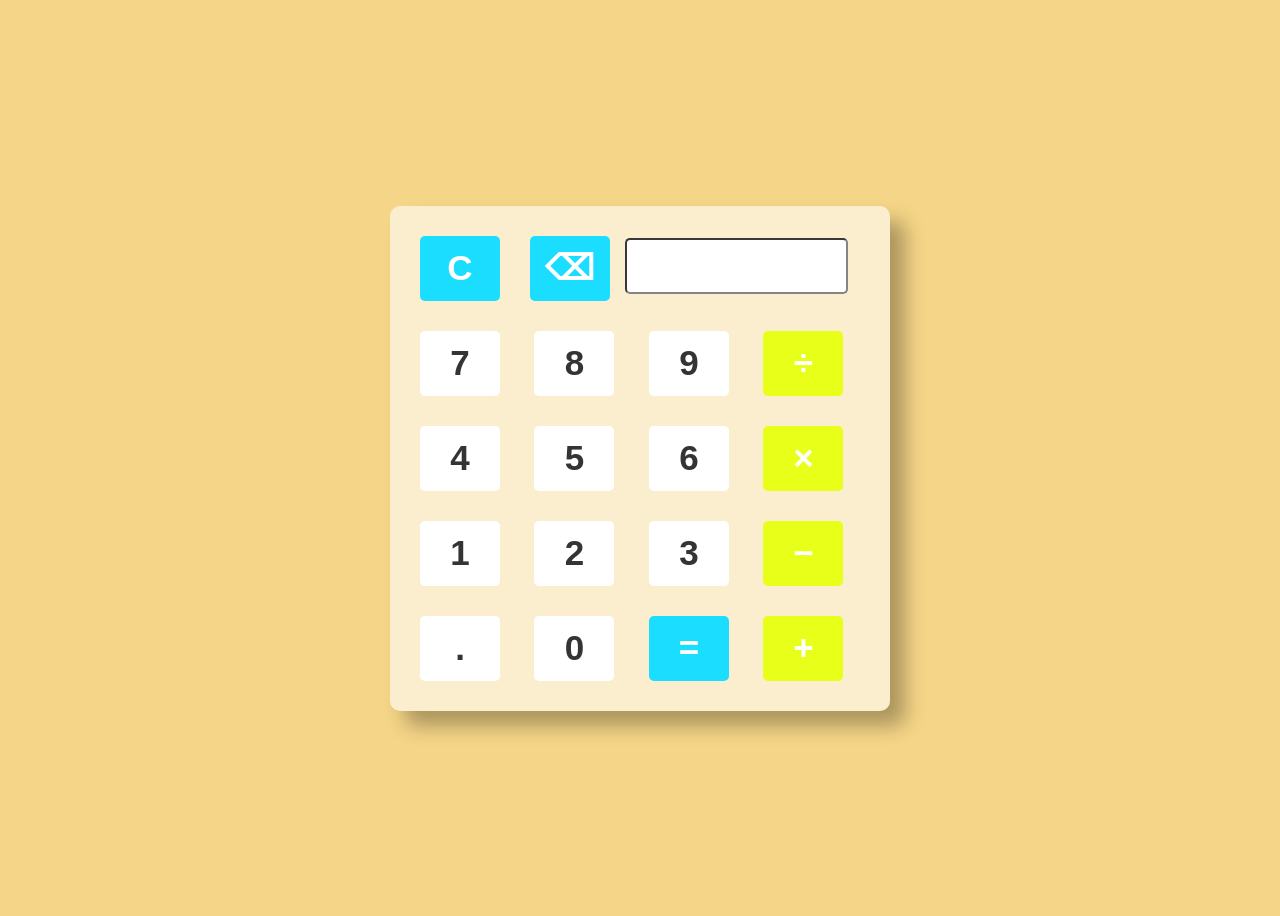
==== index.html @ e5e2b3dc "commit update" ====
<!DOCTYPE html>
<html lang="id">
<head>
    <meta charset="UTF-8">
    <title>Kalkulator Sederhana</title>
    <link rel="stylesheet" href="style.css">
</head>
<body>
    <div class="calculator">
        <form method="post">
            <div class="display-container">
                <button type="submit" name="clear" class="button clear" onclick="document.getElementById('display').value = '';">C</button>
                <button type="button" class="button backspace" onclick="backspace()">⌫</button>
                <input type="text" name="expression" class="display" id="display" readonly>
            </div>
            <button type="button" class="button number" onclick="appendValue('7')">7</button>
            <button type="button" class="button number" onclick="appendValue('8')">8</button>
            <button type="button" class="button number" onclick="appendValue('9')">9</button>
            <button type="button" class="button operator" onclick="appendValue('/')">÷</button><br>
            <button type="button" class="button number" onclick="appendValue('4')">4</button>
            <button type="button" class="button number" onclick="appendValue('5')">5</button>
            <button type="button" class="button number" onclick="appendValue('6')">6</button>
            <button type="button" class="button operator" onclick="appendValue('*')">×</button><br>
            <button type="button" class="button number" onclick="appendValue('1')">1</button>
            <button type="button" class="button number" onclick="appendValue('2')">2</button>
            <button type="button" class="button number" onclick="appendValue('3')">3</button>
            <button type="button" class="button operator" onclick="appendValue('-')">−</button><br>
            <button type="button" class="button number" onclick="appendValue('.')">.</button>
            <button type="button" class="button number" onclick="appendValue('0')">0</button>
            <button type="button" class="button equal" onclick="calculate()">=</button>
            <button type="button" class="button operator" onclick="appendValue('+')">+</button><br>
        </form>
    </div>
    <script>
        function formatNumber(num) {
            const [integer, decimal] = num.toString().split('.');
            const formattedInteger = integer.replace(/\B(?=(\d{3})+(?!\d))/g, '.');
            return decimal ? `${formattedInteger},${decimal}` : formattedInteger;
        }
    
        function appendValue(value) {
            const display = document.getElementById('display');
            const currentValue = display.value;
    
            // Cegah input operator di awal (kecuali tanda minus)
            if (currentValue === '' && (value === '+' || value === '*' || value === '/')) {
                return; 
            }
    
            // Cegah operator berulang
            const lastChar = currentValue.slice(-1);
            if ((lastChar === '+' || lastChar === '-' || lastChar === 'x' || lastChar === '÷') &&
                (value === '+' || value === '-' || value === '*' || value === '/')) {
                return; 
            }
    
            if (value === '/') {
                display.value += '÷';
            } else if (value === '*') {
                display.value += 'x';
            } else {
                display.value += value;
            }
        }
    
        function backspace() {
            const display = document.getElementById('display');
            display.value = display.value.slice(0, -1);
        }
    ep ep
        function calculate() {
            const display = document.getElementById('display');
            try {
                // Ganti simbol ÷ menjadi / dan x menjadi * untuk evaluasi
                let expression = display.value
                    .replace(/÷/g, '/')
                    .replace(/x/g, '*')
                    .replace(/,/g, '.');
    
                // Hapus operator terakhir jika ada
                while (/[+\-*/]$/.test(expression)) {
                    expression = expression.slice(0, -1);
                }
    
                // Evaluasi hasil perhitungan
                const result = eval(expression);
    
                // Tampilkan hasil perhitungan
                display.value = formatNumber(result);
            } catch (error) {
                display.value = 'Error';
            }
        }
    </script>
    
</body>
</html>
---- style.css ----
body {
  font-family: Arial, sans-serif;
  background-color: #f5d587;
  background-image: url('https://i.pinimg.com/474x/60/28/71/6028712555444d5f5432b0f211517b5b.jpg');
  display: flex;
  justify-content: center;
  align-items: center;
  height: 100vh;
}

.calculator {
  width: 470px;
  background-color: #ffffff8c;
  padding: 15px;
  border-radius: 10px;
  box-shadow: 15px 15px 20px rgba(0,0,0,0.3);
  position: relative; /* Ensure the glow effect stays within bounds */
  overflow: hidden;
  transition: box-shadow 0.1s ease;
  
}

.calculator:hover {
  box-shadow: 0 0 30px rgba(0, 0, 255, 0.5); /* Glow effect when hovering over the calculator */
}

.calculator::after {
  content: '';
  position: absolute;
  top: 0;
  left: 0;
  width: 100%;
  height: 100%;
  background: rgba(255, 255, 255, 0.1);
  border-radius: 10px;
  pointer-events: none;
  transition: transform 0.1s ease-out;
}

.calculator:hover::after {
  transform: scale(1.1);
}

.display-container {
  display: flex;
  align-items: center;
}

.display {
  width: 45%;
  height: 50px;
  text-align: right;
  font-size: 25px;
  border-radius: 5px;
  margin-bottom: 5px;
  padding-right: 5px;
}

.button {
  width: 80px;
  height: 65px;
  margin: 15px;
  font-size: 35px;
  border: none;
  border-radius: 5px;
  cursor: pointer;
}

.button.operator {
  background-color: #e5ff00; /* Warna merah lembut */
  width: 80px;
  color: #fff; /* Teks putih */
  border: none;
  font-weight: bold;
  transition: background-color 0.1s ease, box-shadow 0.3s ease; /* Animasi saat hover */
}
.button.operator:hover {
  background-color: #00ffea; /* Warna lebih gelap saat hover */
  box-shadow: 0 0 10px #00ffea(255, 17, 0, 0.7); /* Efek glow */
}

.button.equal {
  background-color: #00d9ff; /* Warna merah lembut */
  width: 80px;
  color: #fff; /* Teks putih */
  border: none;
  font-weight: bold;
  transition: background-color 0.1s ease, box-shadow 0.3s ease; /* Animasi saat hover */
}
.button.equal:hover {
  background-color: #ff1100; /* Warna lebih gelap saat hover */
  box-shadow: 0 0 10px rgba(255, 17, 0, 0.7); /* Efek glow */
}

.button.clear {
  background-color: #00d9ff; /* Warna merah lembut */
  color: #fff; /* Teks putih */
  border: none;
  font-weight: bold;
  transition: background-color 0.1s ease, box-shadow 0.3s ease; /* Animasi saat hover */
}
.button.clear:hover {
  background-color: #ff1100; /* Warna lebih gelap saat hover */
  box-shadow: 0 0 10px rgba(255, 17, 0, 0.7); /* Efek glow */
}

.button.number {
  background-color: #ffffff; /* Warna Putih */
  color: #070707e8; /* Teks Gelap */
  border: none;
  font-weight: bold;
  transition: background-color 0.1s ease, box-shadow 0.3s ease; /* Animasi saat hover */
}
.button.number:hover {
  background-color: #00d9ff; /* Warna lebih gelap saat hover */
  box-shadow: 0 0 10px #00d9ff(0, 0, 0); /* Efek glow */
}

.calculator {
  display: flex;
  flex-direction: column;
  align-items: center;
}

/* Efek hover untuk tombol */
.button:hover {
  background-color: rgba(0, 0, 0, 0.1);
  box-shadow: 0 0 15px rgba(0, 0, 255, 0.3); /* Efek cahaya lembut */
}

.button.backspace {
  background-color: #00d9ff; /* Warna merah lembut */
  color: #fff; /* Teks putih */
  border: none;
  font-weight: bold;
  transition: background-color 0.1s ease, box-shadow 0.3s ease; /* Animasi saat hover */
}

.button.backspace:hover {
  background-color: #ff1100; /* Warna lebih gelap saat hover */
  box-shadow: 0 0 10px rgba(255, 17, 0, 0.7); /* Efek glow */
}



.calculator {
  transition: transform 0.1s ease-in-out;
}

.calculator:hover {
  transform: scale(1.05); /* Slight scale when hovered */
}

/* Add cursor follow effect */
body {
  cursor: pointer;
}

@keyframes cursorGlow {
  0% {
    box-shadow: 0 0 5px rgba(0, 255, 255, 0.7);
  }
  50% {
    box-shadow: 0 0 15px rgba(0, 255, 255, 0.9);
  }
  100% {
    box-shadow: 0 0 10px rgba(0, 255, 255, 0.7);
  }
}
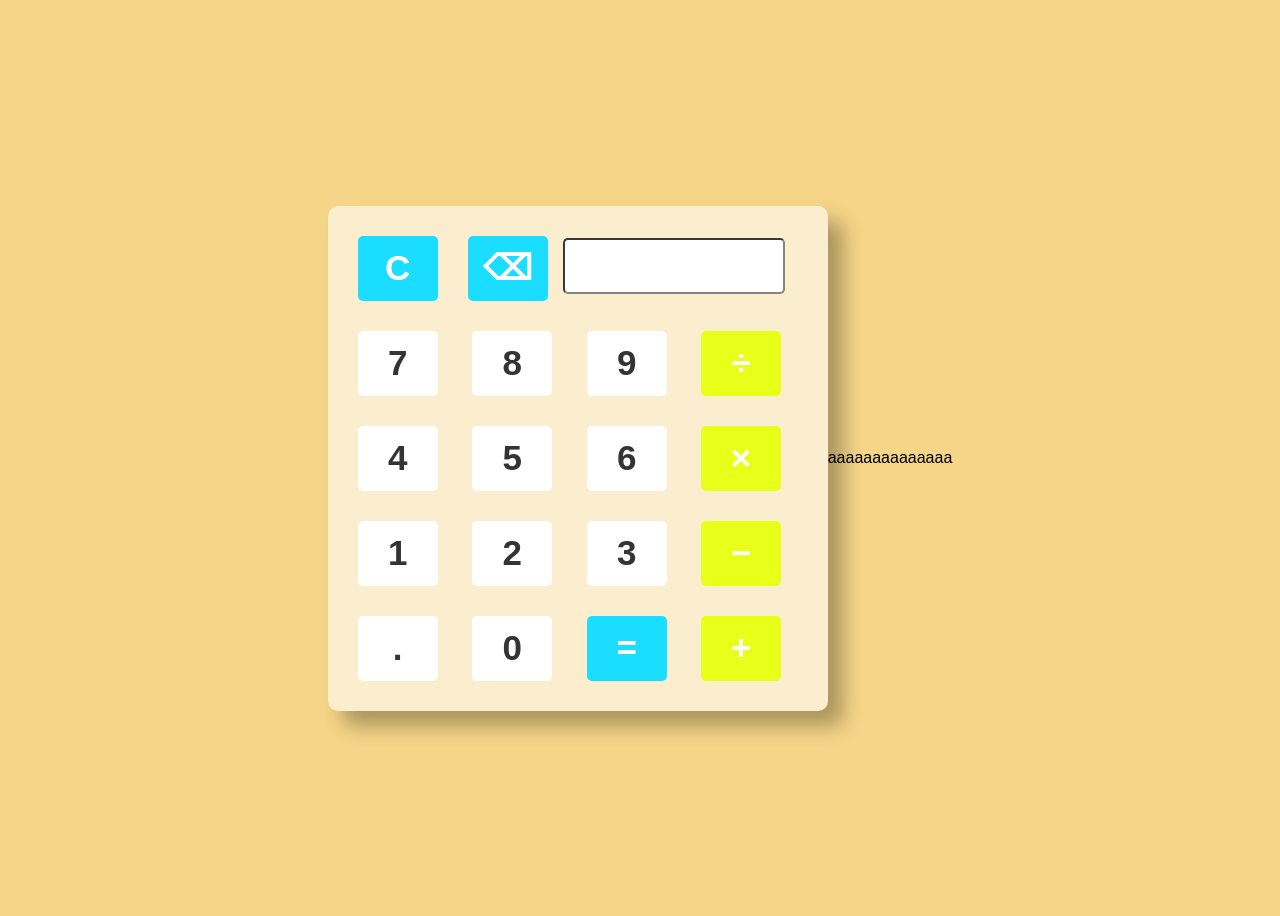
==== commit d1c50c7c: "update" ====
--- a/index.html
+++ b/index.html
@@ -67,7 +67,7 @@
             const display = document.getElementById('display');
             display.value = display.value.slice(0, -1);
         }
-    ep ep
+    
         function calculate() {
             const display = document.getElementById('display');
             try {
@@ -91,7 +91,6 @@
                 display.value = 'Error';
             }
         }
-    </script>
-    
+    </script>aaaaaaaaaaaaaa
 </body>
 </html>
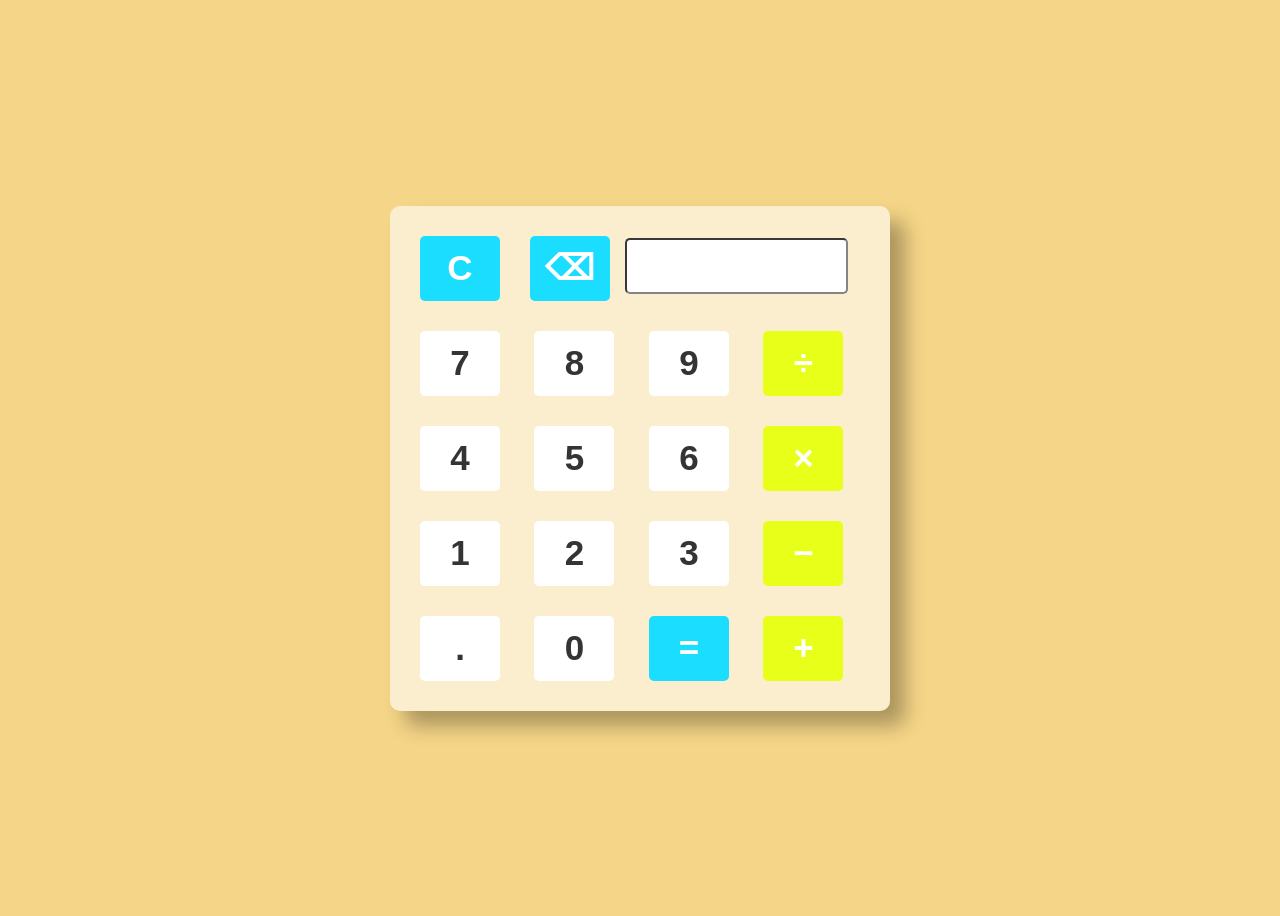
==== commit 2dacd9f6: "update" ====
--- a/index.html
+++ b/index.html
@@ -91,6 +91,6 @@
                 display.value = 'Error';
             }
         }
-    </script>aaaaaaaaaaaaaa
+    </script>
 </body>
 </html>
